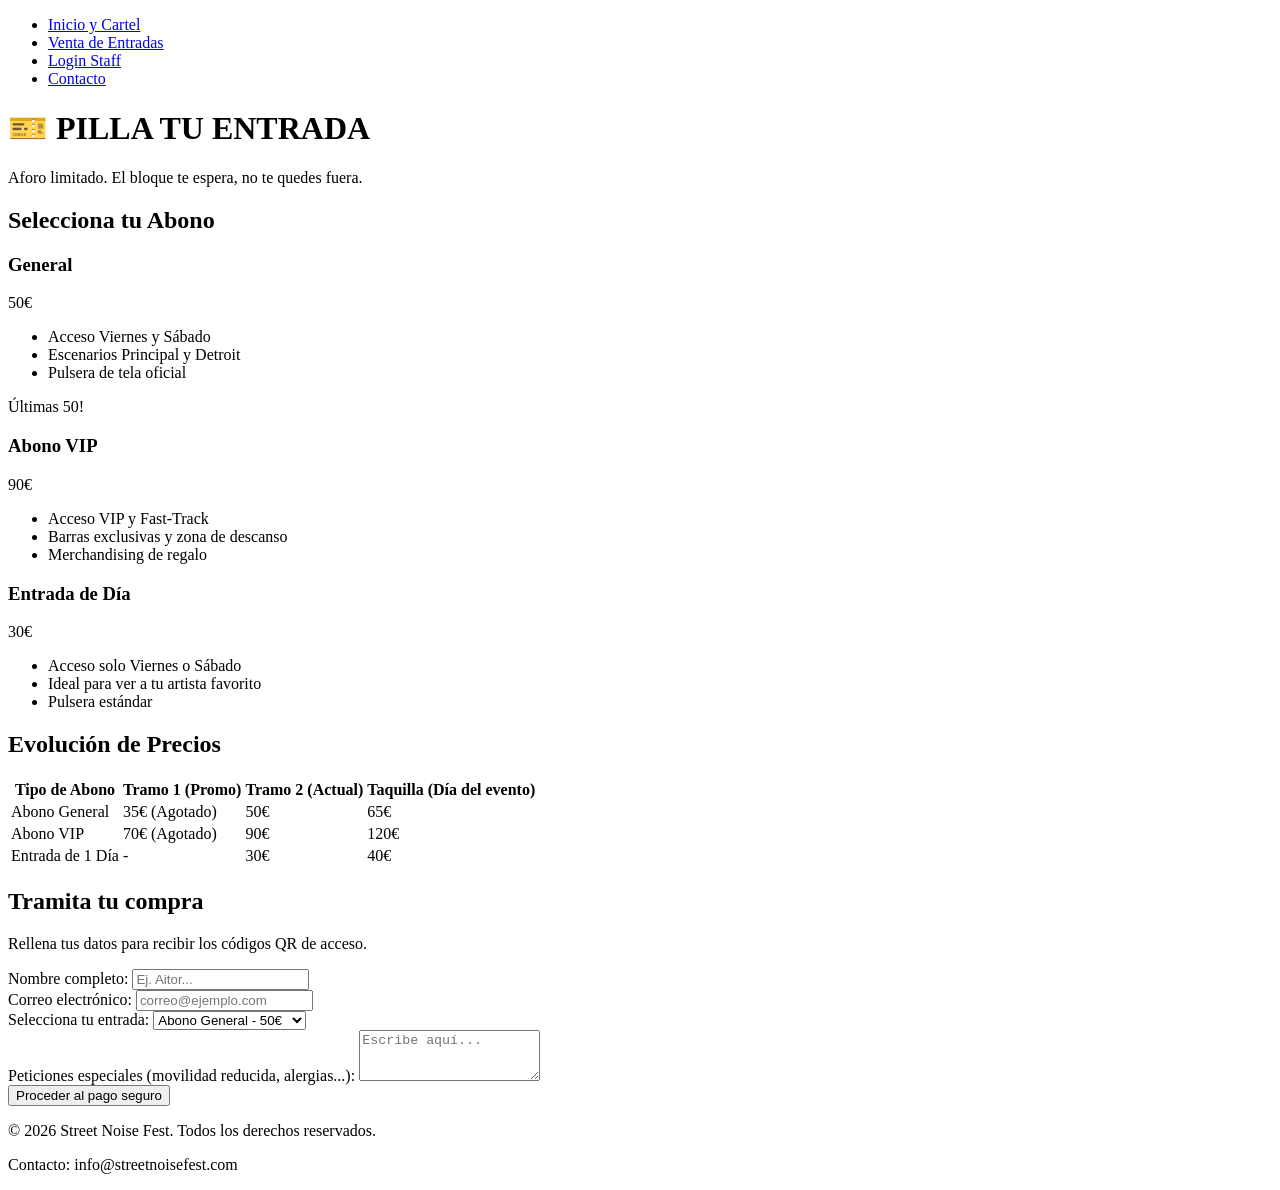
==== entradas.html @ 28e88a08 "entradas" ====
<!DOCTYPE html>
<html lang="es">
<head>
    <meta charset="UTF-8">
    <meta name="viewport" content="width=device-width, initial-scale=1.0">
    <title>Comprar Entradas | Street Noise Fest</title>
    <link rel="stylesheet" href="css/estilos.css">
</head>
<body>

    <nav>
        <ul>
            <li><a href="index.html">Inicio y Cartel</a></li>
            <li><a href="entradas.html">Venta de Entradas</a></li>
            <li><a href="login.html">Login Staff</a></li>
            <li><a href="#contacto">Contacto</a></li> 
        </ul>
    </nav>

    <header class="hero-entradas">
        <h1>🎫 PILLA TU ENTRADA</h1>
        <p>Aforo limitado. El bloque te espera, no te quedes fuera.</p>
    </header>

    <main>
        <section id="info-entradas">
            <h2>Selecciona tu Abono</h2>
            <div class="tickets-container">
                
                <article class="ticket-card">
                    <h3>General</h3>
                    <p class="precio">50€</p>
                    <ul>
                        <li>Acceso Viernes y Sábado</li>
                        <li>Escenarios Principal y Detroit</li>
                        <li>Pulsera de tela oficial</li>
                    </ul>
                </article>

                <article class="ticket-card vip">
                    <div class="etiqueta-soldout">Últimas 50!</div>
                    <h3>Abono VIP</h3>
                    <p class="precio">90€</p>
                    <ul>
                        <li>Acceso VIP y Fast-Track</li>
                        <li>Barras exclusivas y zona de descanso</li>
                        <li>Merchandising de regalo</li>
                    </ul>
                </article>

                <article class="ticket-card">
                    <h3>Entrada de Día</h3>
                    <p class="precio">30€</p>
                    <ul>
                        <li>Acceso solo Viernes o Sábado</li>
                        <li>Ideal para ver a tu artista favorito</li>
                        <li>Pulsera estándar</li>
                    </ul>
                </article>

            </div>
        </section>

        <section id="precios">
            <h2>Evolución de Precios</h2>
            <table>
                <thead>
                    <tr>
                        <th>Tipo de Abono</th>
                        <th>Tramo 1 (Promo)</th>
                        <th>Tramo 2 (Actual)</th>
                        <th>Taquilla (Día del evento)</th>
                    </tr>
                </thead>
                <tbody>
                    <tr>
                        <td>Abono General</td>
                        <td>35€ (Agotado)</td>
                        <td>50€</td>
                        <td>65€</td>
                    </tr>
                    <tr>
                        <td>Abono VIP</td>
                        <td>70€ (Agotado)</td>
                        <td>90€</td>
                        <td>120€</td>
                    </tr>
                    <tr>
                        <td>Entrada de 1 Día</td>
                        <td>-</td>
                        <td>30€</td>
                        <td>40€</td>
                    </tr>
                </tbody>
            </table>
        </section>

        <section id="compra">
            <h2>Tramita tu compra</h2>
            <p>Rellena tus datos para recibir los códigos QR de acceso.</p>
            
            <form action="#" method="POST" class="formulario-pro">
                
                <div class="form-grupo">
                    <label for="nombre_comprador">Nombre completo:</label>
                    <input type="text" id="nombre_comprador" name="nombre_comprador" placeholder="Ej. Aitor..." required>
                </div>

                <div class="form-grupo">
                    <label for="email_comprador">Correo electrónico:</label>
                    <input type="email" id="email_comprador" name="email_comprador" placeholder="correo@ejemplo.com" required>
                </div>

                <div class="form-grupo">
                    <label for="seleccion_entrada">Selecciona tu entrada:</label>
                    <select id="seleccion_entrada" name="seleccion_entrada">
                        <option value="general">Abono General - 50€</option>
                        <option value="vip">Abono VIP - 90€</option>
                        <option value="viernes">Entrada Viernes - 30€</option>
                        <option value="sabado">Entrada Sábado - 30€</option>
                    </select>
                </div>

                <div class="form-grupo">
                    <label for="comentarios">Peticiones especiales (movilidad reducida, alergias...):</label>
                    <textarea id="comentarios" name="comentarios" rows="3" placeholder="Escribe aquí..."></textarea>
                </div>

                <button type="submit" class="btn-comprar">Proceder al pago seguro</button>
                
            </form>
        </section>
    </main>

    <footer id="contacto">
        <p>&copy; 2026 Street Noise Fest. Todos los derechos reservados.</p>
        <p>Contacto: info@streetnoisefest.com</p>
    </footer>

</body>
</html>
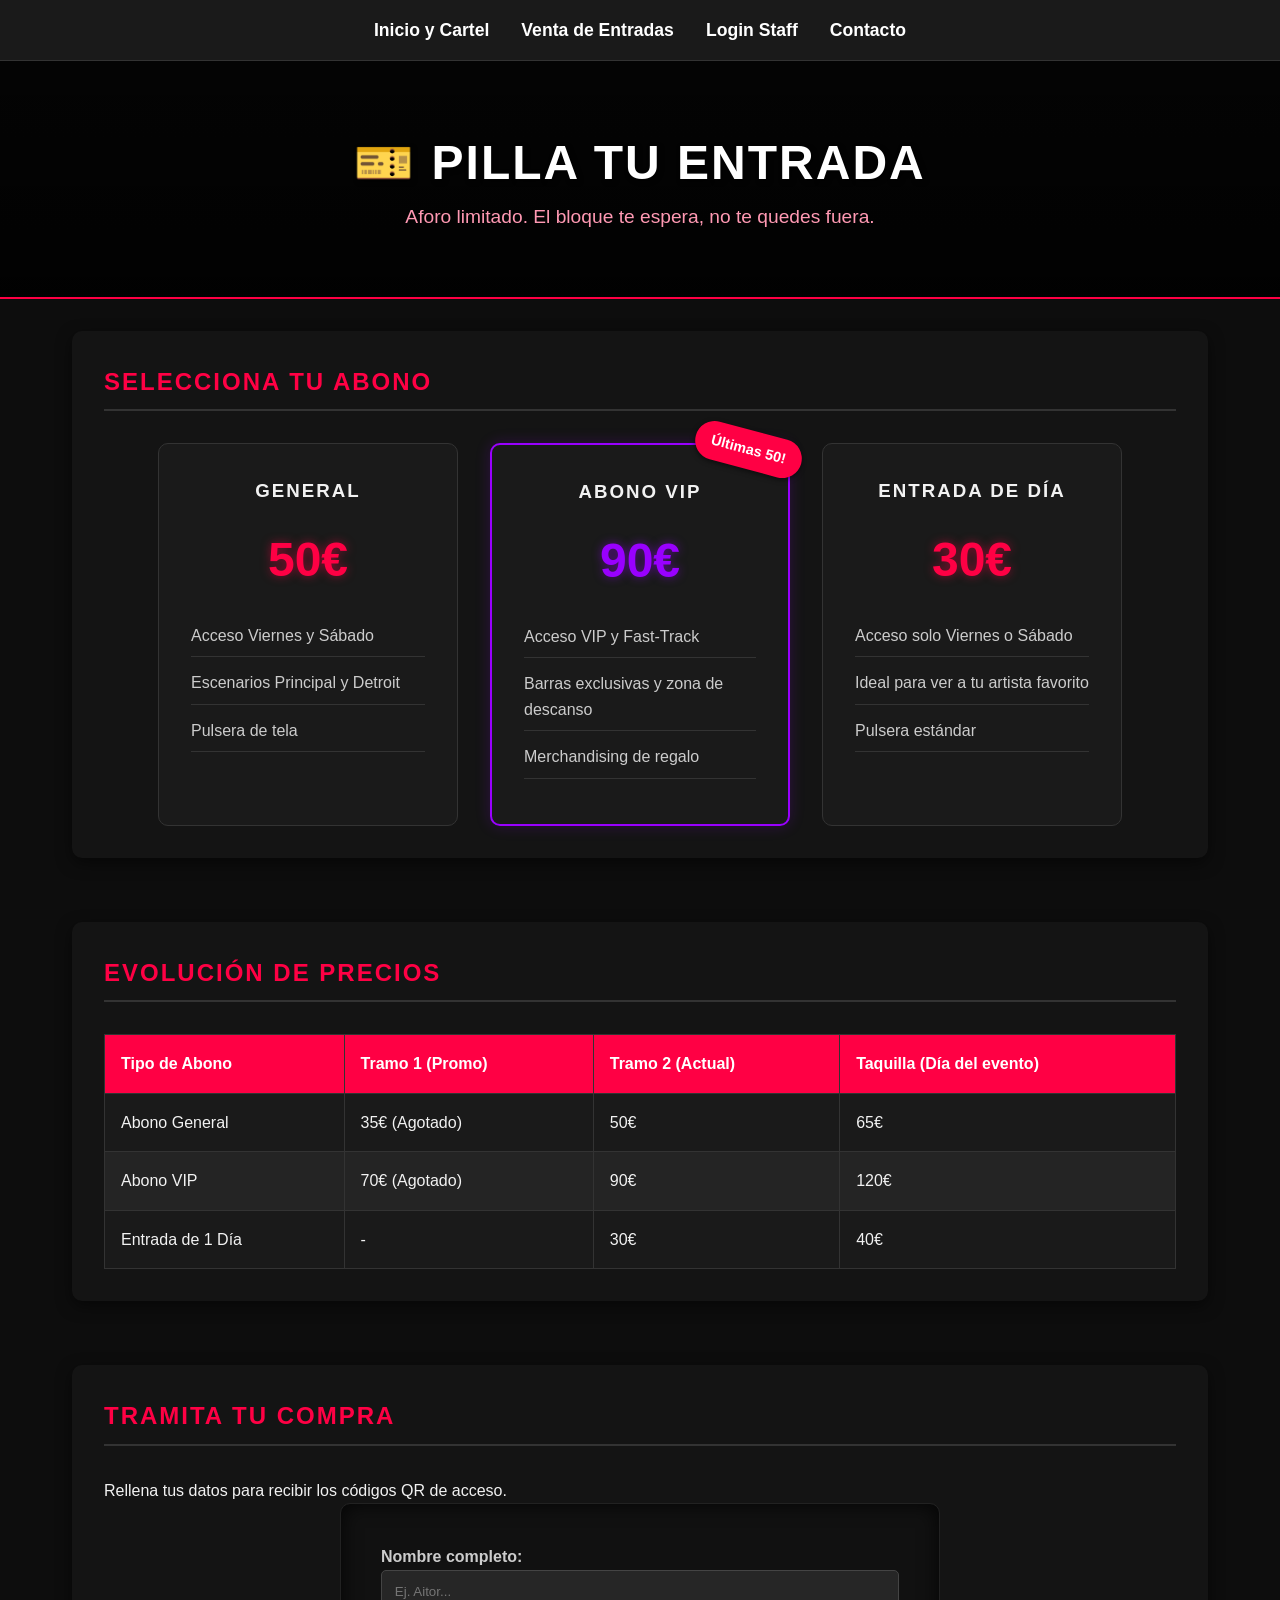
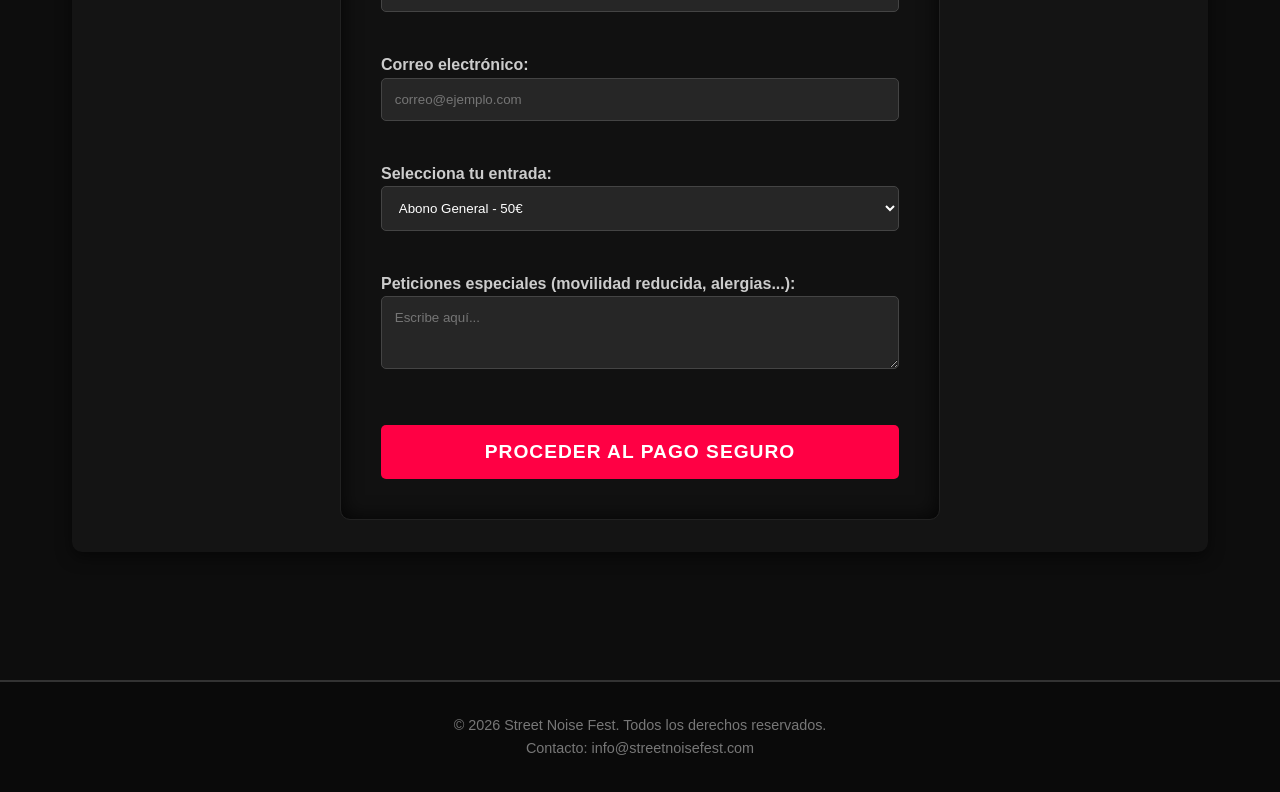
==== commit 73fff542: "cambio prueba" ====
--- a/entradas.html
+++ b/entradas.html
@@ -33,7 +33,7 @@
                     <ul>
                         <li>Acceso Viernes y Sábado</li>
                         <li>Escenarios Principal y Detroit</li>
-                        <li>Pulsera de tela oficial</li>
+                        <li>Pulsera de tela </li>
                     </ul>
                 </article>
 
--- a/css/estilos.css
+++ b/css/estilos.css
@@ -0,0 +1,351 @@
+/* Proyecto: Street Noise Fest
+  Desarrollador: Aitor Lopez Martin
+  Temática: Festival de música underground
+*/
+
+/* 1. Reset de márgenes y rellenos base */
+* {
+    margin: 0;
+    padding: 0;
+    box-sizing: border-box;
+}
+
+/* 2. Tipografías y Colores de fondo base */
+body {
+    font-family: 'Helvetica Neue', Arial, sans-serif;
+    background-color: #0d0d0d; /* Fondo muy oscuro, rollo underground */
+    color: #f2f2f2;
+    line-height: 1.6;
+}
+
+h1, h2, h3 {
+    font-family: 'Arial Black', Impact, sans-serif;
+    text-transform: uppercase;
+    letter-spacing: 2px;
+}
+
+/* --- ENCABEZADO --- */
+header {
+    background: linear-gradient(135deg, #1a0000 0%, #4d0019 100%);
+    text-align: center;
+    padding: 3rem 1rem;
+    border-bottom: 4px solid #ff0044; /* Bordes */
+}
+
+header img {
+    max-width: 150px;
+    margin-bottom: 1rem;
+    /* Sombras en la imagen para darle efecto neón */
+    filter: drop-shadow(0 0 10px #ff0044); 
+}
+
+header h1 {
+    font-size: 3rem;
+    color: #fff;
+    text-shadow: 2px 2px 5px rgba(0,0,0,0.8); /* Sombras en texto */
+}
+
+header p {
+    font-size: 1.2rem;
+    color: #ff99b3;
+}
+
+/* --- MENÚ DE NAVEGACIÓN (Uso de Flexbox) --- */
+nav {
+    background-color: #1a1a1a;
+    position: sticky;
+    top: 0;
+    z-index: 100;
+    border-bottom: 1px solid #333;
+}
+
+nav ul {
+    list-style-type: none; /* Quitamos las viñetas de la lista */
+    display: flex; /* Flexbox obligatorio */
+    justify-content: center;
+    gap: 2rem;
+    padding: 1rem;
+}
+
+nav a {
+    text-decoration: none;
+    color: #fff;
+    font-weight: bold;
+    font-size: 1.1rem;
+    transition: color 0.3s ease;
+}
+
+/* Selectores de pseudoclases y efectos hover */
+nav a:hover {
+    color: #ff0044;
+    text-shadow: 0 0 8px #ff0044;
+}
+
+/* --- SECCIONES GENERALES --- */
+main {
+    max-width: 1200px;
+    margin: 0 auto; /* Márgenes */
+    padding: 2rem; /* Rellenos */
+}
+
+section {
+    margin-bottom: 4rem;
+    padding: 2rem;
+    background-color: #141414;
+    border-radius: 10px;
+    box-shadow: 0 5px 15px rgba(0,0,0,0.5); /* Sombras */
+}
+
+section h2 {
+    color: #ff0044;
+    border-bottom: 2px solid #333;
+    padding-bottom: 0.5rem;
+    margin-bottom: 2rem;
+}
+
+/* --- ASIDE --- */
+aside {
+    background-color: #ff0044;
+    color: white;
+    padding: 1.5rem;
+    border-radius: 8px;
+    margin-top: 2rem;
+    text-align: center;
+}
+
+aside h3 {
+    margin-bottom: 0.5rem;
+}
+
+/* --- CARTEL DE ARTISTAS (Uso de CSS Grid) --- */
+#cartel {
+    display: grid; /* CSS Grid obligatorio */
+    grid-template-columns: repeat(auto-fit, minmax(300px, 1fr));
+    gap: 2rem;
+}
+
+#cartel article {
+    background-color: #1f1f1f;
+    padding: 1.5rem;
+    border-radius: 8px;
+    border: 1px solid #333; /* Bordes */
+    text-align: center;
+    transition: transform 0.3s ease, box-shadow 0.3s ease;
+}
+
+#cartel article:hover {
+    transform: translateY(-10px);
+    box-shadow: 0 10px 20px rgba(255, 0, 68, 0.2); /* Efecto hover con sombra */
+}
+
+#cartel article img {
+    width: 100%;
+    height: 250px;
+    object-fit: cover;
+    border-radius: 5px;
+    margin-bottom: 1rem;
+}
+
+#cartel article h3 {
+    color: #fff;
+    margin-bottom: 0.5rem;
+}
+
+/* --- TABLA OBLIGATORIA --- */
+table {
+    width: 100%;
+    border-collapse: collapse;
+    margin-top: 1rem;
+    background-color: #1a1a1a;
+}
+
+table th, table td {
+    padding: 1rem;
+    text-align: left;
+    border: 1px solid #333; /* Bordes de tabla */
+}
+
+table th {
+    background-color: #ff0044;
+    color: white;
+}
+
+/* Pseudoclase nth-child para colores alternos en las filas */
+table tr:nth-child(even) {
+    background-color: #242424;
+}
+
+table tr:hover {
+    background-color: #33141c; /* Hover en tabla */
+}
+
+/* --- FORMULARIO --- */
+form {
+    display: flex;
+    flex-direction: column;
+    gap: 1rem;
+    max-width: 600px;
+    margin: 0 auto;
+}
+
+label {
+    font-weight: bold;
+    color: #ccc;
+}
+
+input, select, textarea {
+    padding: 0.8rem;
+    background-color: #262626;
+    border: 1px solid #444;
+    color: #fff;
+    border-radius: 5px;
+    font-family: inherit;
+}
+
+input:focus, select:focus, textarea:focus {
+    outline: none;
+    border-color: #ff0044;
+    box-shadow: 0 0 5px #ff0044; /* Sombra al hacer clic en el input */
+}
+
+button {
+    background-color: #ff0044;
+    color: white;
+    padding: 1rem;
+    border: none;
+    border-radius: 5px;
+    font-size: 1.1rem;
+    font-weight: bold;
+    cursor: pointer;
+    text-transform: uppercase;
+    transition: background-color 0.3s;
+}
+
+button:hover {
+    background-color: #cc0036;
+}
+
+/* --- FOOTER --- */
+footer {
+    background-color: #0a0a0a;
+    text-align: center;
+    padding: 2rem;
+    border-top: 2px solid #333;
+    margin-top: 2rem;
+}
+
+footer p {
+    color: #777;
+    font-size: 0.9rem;
+}
+
+/* =========================================
+   ESTILOS EXTRA PARA LA PÁGINA DE ENTRADAS
+   ========================================= */
+
+/* Cabecera específica para la página de entradas */
+.hero-entradas {
+    background: linear-gradient(rgba(0, 0, 0, 0.7), rgba(0, 0, 0, 0.9)), url('../img/gloosito.jpg') center/cover;
+    padding: 4rem 1rem;
+    border-bottom: 2px solid #ff0044;
+}
+
+/* Contenedor de las tarjetas de abonos (Flexbox) */
+.tickets-container {
+    display: flex;
+    flex-wrap: wrap;
+    gap: 2rem;
+    justify-content: center;
+    margin-top: 1.5rem;
+}
+
+/* Tarjeta individual */
+.ticket-card {
+    background-color: #1a1a1a;
+    border: 1px solid #333;
+    border-radius: 10px;
+    padding: 2rem;
+    width: 300px;
+    text-align: center;
+    position: relative;
+    transition: all 0.3s ease;
+}
+
+.ticket-card:hover {
+    transform: translateY(-10px);
+    box-shadow: 0 0 20px rgba(255, 0, 68, 0.4);
+    border-color: #ff0044;
+}
+
+.ticket-card .precio {
+    font-size: 3rem;
+    font-weight: bold;
+    color: #ff0044;
+    margin: 1rem 0;
+    text-shadow: 0 0 10px rgba(255, 0, 68, 0.5);
+}
+
+.ticket-card ul {
+    list-style: none;
+    text-align: left;
+    margin-top: 1.5rem;
+    color: #ccc;
+}
+
+.ticket-card ul li {
+    margin-bottom: 0.8rem;
+    border-bottom: 1px solid #333;
+    padding-bottom: 0.5rem;
+}
+
+/* Destacar la tarjeta VIP */
+.ticket-card.vip {
+    border: 2px solid #9900ff;
+    box-shadow: 0 0 15px rgba(153, 0, 255, 0.2);
+}
+
+.ticket-card.vip:hover {
+    box-shadow: 0 0 25px rgba(153, 0, 255, 0.5);
+    border-color: #9900ff;
+}
+
+.ticket-card.vip .precio {
+    color: #9900ff;
+    text-shadow: 0 0 10px rgba(153, 0, 255, 0.5);
+}
+
+.etiqueta-soldout {
+    position: absolute;
+    top: -15px;
+    right: -15px;
+    background-color: #ff0044;
+    color: white;
+    padding: 0.5rem 1rem;
+    border-radius: 20px;
+    font-weight: bold;
+    font-size: 0.9rem;
+    transform: rotate(15deg);
+    box-shadow: 0 2px 5px rgba(0,0,0,0.5);
+}
+
+/* Mejoras visuales para el formulario */
+.formulario-pro {
+    background-color: #111;
+    padding: 2.5rem;
+    border-radius: 10px;
+    border: 1px solid #222;
+    box-shadow: inset 0 0 20px rgba(0,0,0,0.8);
+}
+
+.form-grupo {
+    display: flex;
+    flex-direction: column;
+    margin-bottom: 1.5rem;
+}
+
+.btn-comprar {
+    width: 100%;
+    margin-top: 1rem;
+    font-size: 1.2rem;
+    letter-spacing: 1px;
+}
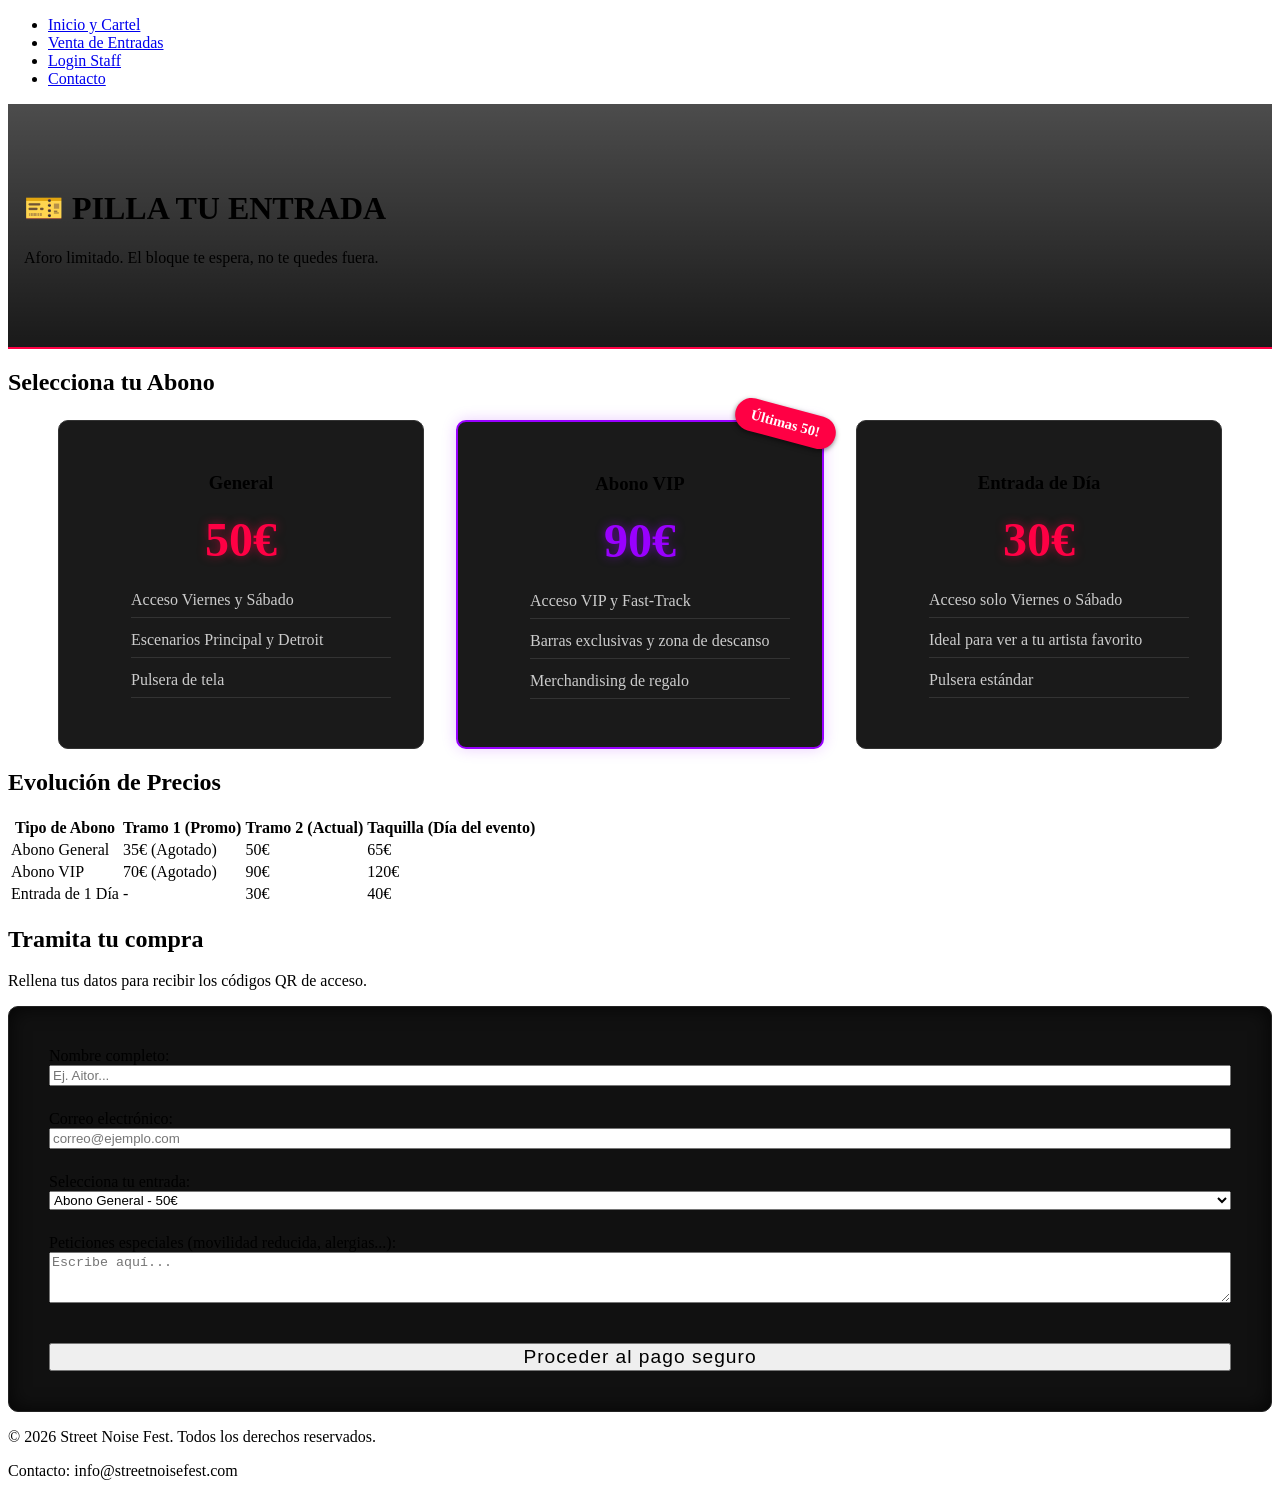
==== commit 3ed13cdd: "nuevo" ====
--- a/entradas.html
+++ b/entradas.html
@@ -4,7 +4,7 @@
     <meta charset="UTF-8">
     <meta name="viewport" content="width=device-width, initial-scale=1.0">
     <title>Comprar Entradas | Street Noise Fest</title>
-    <link rel="stylesheet" href="css/estilos.css">
+    <link rel="stylesheet" href="css/estilo-entradas.css">
 </head>
 <body>
 
@@ -33,7 +33,7 @@
                     <ul>
                         <li>Acceso Viernes y Sábado</li>
                         <li>Escenarios Principal y Detroit</li>
-                        <li>Pulsera de tela </li>
+                        <li>Pulsera de tela  </li>
                     </ul>
                 </article>
 
--- a/css/estilo-entradas.css
+++ b/css/estilo-entradas.css
@@ -0,0 +1,106 @@
+/* Cabecera específica para la página de entradas */
+.hero-entradas {
+    background: linear-gradient(rgba(0, 0, 0, 0.7), rgba(0, 0, 0, 0.9)), url('../img/gloosito.jpg') center/cover;
+    padding: 4rem 1rem;
+    border-bottom: 2px solid #ff0044;
+}
+
+/* Contenedor de las tarjetas de abonos (Flexbox) */
+.tickets-container {
+    display: flex;
+    flex-wrap: wrap;
+    gap: 2rem;
+    justify-content: center;
+    margin-top: 1.5rem;
+}
+
+/* Tarjeta individual */
+.ticket-card {
+    background-color: #1a1a1a;
+    border: 1px solid #333;
+    border-radius: 10px;
+    padding: 2rem;
+    width: 300px;
+    text-align: center;
+    position: relative;
+    transition: all 0.3s ease;
+}
+
+.ticket-card:hover {
+    transform: translateY(-10px);
+    box-shadow: 0 0 20px rgba(255, 0, 68, 0.4);
+    border-color: #ff0044;
+}
+
+.ticket-card .precio {
+    font-size: 3rem;
+    font-weight: bold;
+    color: #ff0044;
+    margin: 1rem 0;
+    text-shadow: 0 0 10px rgba(255, 0, 68, 0.5);
+}
+
+.ticket-card ul {
+    list-style: none;
+    text-align: left;
+    margin-top: 1.5rem;
+    color: #ccc;
+}
+
+.ticket-card ul li {
+    margin-bottom: 0.8rem;
+    border-bottom: 1px solid #333;
+    padding-bottom: 0.5rem;
+}
+
+/* Destacar la tarjeta VIP */
+.ticket-card.vip {
+    border: 2px solid #9900ff;
+    box-shadow: 0 0 15px rgba(153, 0, 255, 0.2);
+}
+
+.ticket-card.vip:hover {
+    box-shadow: 0 0 25px rgba(153, 0, 255, 0.5);
+    border-color: #9900ff;
+}
+
+.ticket-card.vip .precio {
+    color: #9900ff;
+    text-shadow: 0 0 10px rgba(153, 0, 255, 0.5);
+}
+
+.etiqueta-soldout {
+    position: absolute;
+    top: -15px;
+    right: -15px;
+    background-color: #ff0044;
+    color: white;
+    padding: 0.5rem 1rem;
+    border-radius: 20px;
+    font-weight: bold;
+    font-size: 0.9rem;
+    transform: rotate(15deg);
+    box-shadow: 0 2px 5px rgba(0,0,0,0.5);
+}
+
+/* Mejoras visuales para el formulario */
+.formulario-pro {
+    background-color: #111;
+    padding: 2.5rem;
+    border-radius: 10px;
+    border: 1px solid #222;
+    box-shadow: inset 0 0 20px rgba(0,0,0,0.8);
+}
+
+.form-grupo {
+    display: flex;
+    flex-direction: column;
+    margin-bottom: 1.5rem;
+}
+
+.btn-comprar {
+    width: 100%;
+    margin-top: 1rem;
+    font-size: 1.2rem;
+    letter-spacing: 1px;
+}
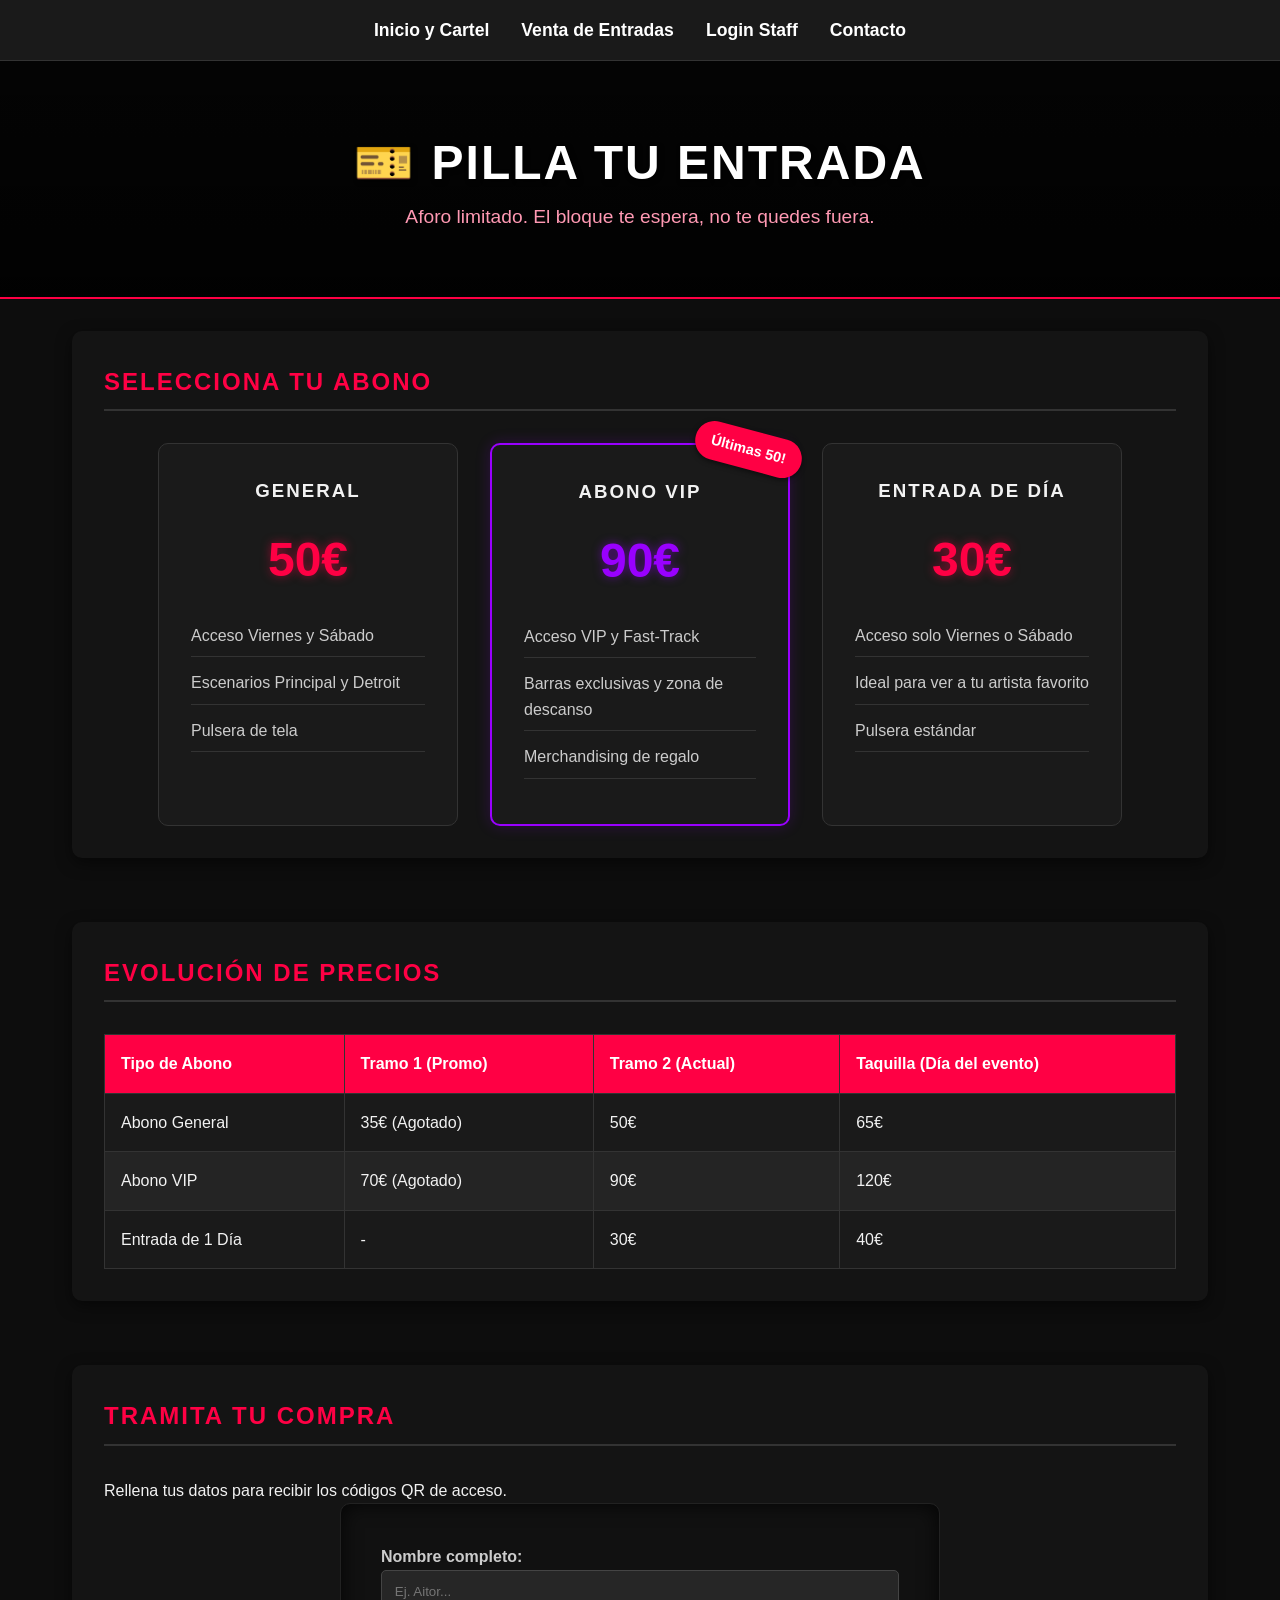
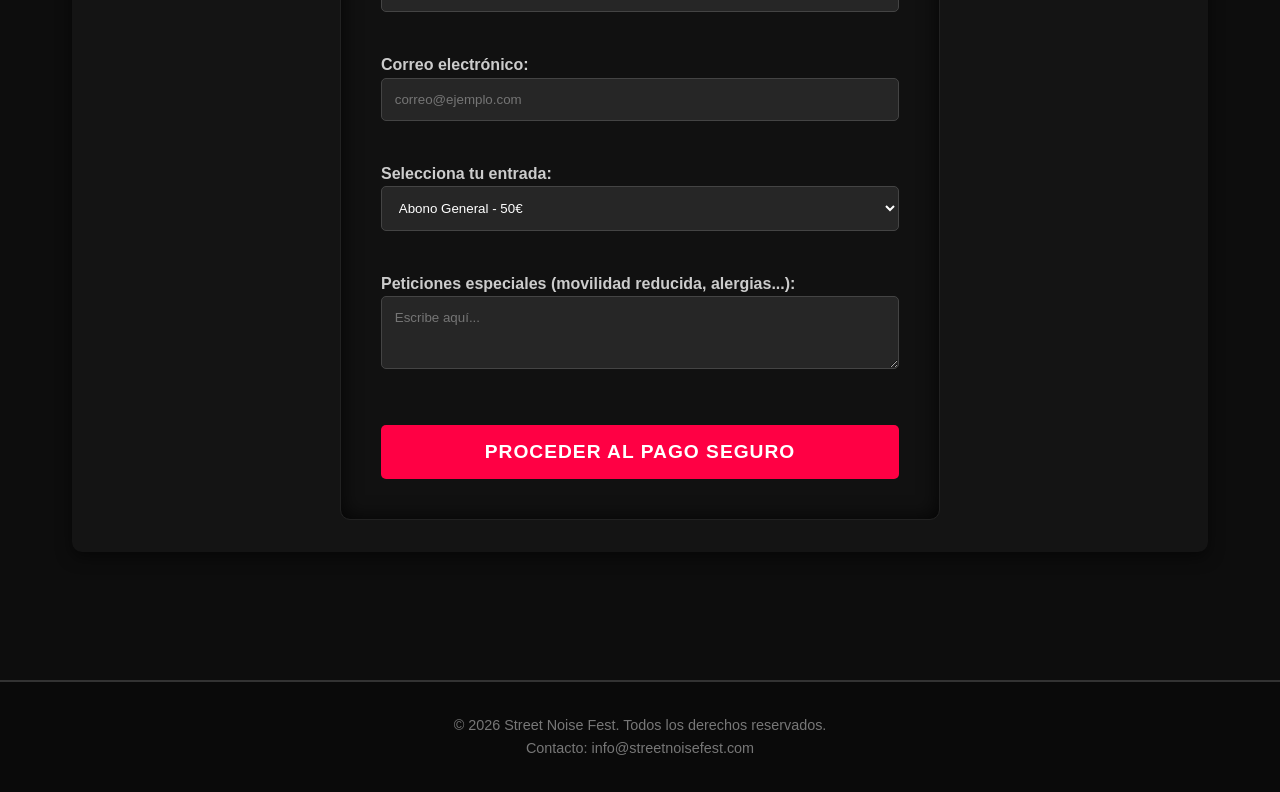
==== commit 4ac9f2bf: "cambio archivos" ====
--- a/entradas.html
+++ b/entradas.html
@@ -4,13 +4,13 @@
     <meta charset="UTF-8">
     <meta name="viewport" content="width=device-width, initial-scale=1.0">
     <title>Comprar Entradas | Street Noise Fest</title>
-    <link rel="stylesheet" href="css/estilo-entradas.css">
+    <link rel="stylesheet" href="css/estilo-pagina_principal_Y_entradas.css">
 </head>
 <body>
 
     <nav>
         <ul>
-            <li><a href="index.html">Inicio y Cartel</a></li>
+            <li><a href="pagina_principal.html">Inicio y Cartel</a></li>
             <li><a href="entradas.html">Venta de Entradas</a></li>
             <li><a href="login.html">Login Staff</a></li>
             <li><a href="#contacto">Contacto</a></li> 
--- a/css/estilo-pagina_principal_Y_entradas.css
+++ b/css/estilo-pagina_principal_Y_entradas.css
@@ -0,0 +1,348 @@
+/* Proyecto: Street Noise Fest
+  Desarrollador: Aitor Lopez Martin
+  Temática: Festival de música underground
+*/
+
+/* 1. Reset de márgenes y rellenos base */
+* {
+    margin: 0;
+    padding: 0;
+    box-sizing: border-box;
+}
+
+/* 2. Tipografías y Colores de fondo base */
+body {
+    font-family: 'Helvetica Neue', Arial, sans-serif;
+    background-color: #0d0d0d; /* Fondo muy oscuro, rollo underground */
+    color: #f2f2f2;
+    line-height: 1.6;
+}
+
+h1, h2, h3 {
+    font-family: 'Arial Black', Impact, sans-serif;
+    text-transform: uppercase;
+    letter-spacing: 2px;
+}
+
+/* --- ENCABEZADO --- */
+header {
+    background: linear-gradient(135deg, #1a0000 0%, #4d0019 100%);
+    text-align: center;
+    padding: 3rem 1rem;
+    border-bottom: 4px solid #ff0044; /* Bordes */
+}
+
+header img {
+    max-width: 150px;
+    margin-bottom: 1rem;
+    /* Sombras en la imagen para darle efecto neón */
+    filter: drop-shadow(0 0 10px #ff0044); 
+}
+
+header h1 {
+    font-size: 3rem;
+    color: #fff;
+    text-shadow: 2px 2px 5px rgba(0,0,0,0.8); /* Sombras en texto */
+}
+
+header p {
+    font-size: 1.2rem;
+    color: #ff99b3;
+}
+
+/* --- MENÚ DE NAVEGACIÓN (Uso de Flexbox) --- */
+nav {
+    background-color: #1a1a1a;
+    position: sticky;
+    top: 0;
+    z-index: 100;
+    border-bottom: 1px solid #333;
+}
+
+nav ul {
+    list-style-type: none; /* Quitamos las viñetas de la lista */
+    display: flex; /* Flexbox obligatorio */
+    justify-content: center;
+    gap: 2rem;
+    padding: 1rem;
+}
+
+nav a {
+    text-decoration: none;
+    color: #fff;
+    font-weight: bold;
+    font-size: 1.1rem;
+    transition: color 0.3s ease;
+}
+
+/* Selectores de pseudoclases y efectos hover */
+nav a:hover {
+    color: #ff0044;
+    text-shadow: 0 0 8px #ff0044;
+}
+
+/* --- SECCIONES GENERALES --- */
+main {
+    max-width: 1200px;
+    margin: 0 auto; /* Márgenes */
+    padding: 2rem; /* Rellenos */
+}
+
+section {
+    margin-bottom: 4rem;
+    padding: 2rem;
+    background-color: #141414;
+    border-radius: 10px;
+    box-shadow: 0 5px 15px rgba(0,0,0,0.5); /* Sombras */
+}
+
+section h2 {
+    color: #ff0044;
+    border-bottom: 2px solid #333;
+    padding-bottom: 0.5rem;
+    margin-bottom: 2rem;
+}
+
+/* --- ASIDE --- */
+aside {
+    background-color: #ff0044;
+    color: white;
+    padding: 1.5rem;
+    border-radius: 8px;
+    margin-top: 2rem;
+    text-align: center;
+}
+
+aside h3 {
+    margin-bottom: 0.5rem;
+}
+
+/* --- CARTEL DE ARTISTAS (Uso de CSS Grid) --- */
+#cartel {
+    display: grid; /* CSS Grid obligatorio */
+    grid-template-columns: repeat(auto-fit, minmax(300px, 1fr));
+    gap: 2rem;
+}
+
+#cartel article {
+    background-color: #1f1f1f;
+    padding: 1.5rem;
+    border-radius: 8px;
+    border: 1px solid #333; /* Bordes */
+    text-align: center;
+    transition: transform 0.3s ease, box-shadow 0.3s ease;
+}
+
+#cartel article:hover {
+    transform: translateY(-10px);
+    box-shadow: 0 10px 20px rgba(255, 0, 68, 0.2); /* Efecto hover con sombra */
+}
+
+#cartel article img {
+    width: 100%;
+    height: 250px;
+    object-fit: cover;
+    border-radius: 5px;
+    margin-bottom: 1rem;
+}
+
+#cartel article h3 {
+    color: #fff;
+    margin-bottom: 0.5rem;
+}
+
+/* --- TABLA OBLIGATORIA --- */
+table {
+    width: 100%;
+    border-collapse: collapse;
+    margin-top: 1rem;
+    background-color: #1a1a1a;
+}
+
+table th, table td {
+    padding: 1rem;
+    text-align: left;
+    border: 1px solid #333; /* Bordes de tabla */
+}
+
+table th {
+    background-color: #ff0044;
+    color: white;
+}
+
+/* Pseudoclase nth-child para colores alternos en las filas */
+table tr:nth-child(even) {
+    background-color: #242424;
+}
+
+table tr:hover {
+    background-color: #33141c; /* Hover en tabla */
+}
+
+/* --- FORMULARIO --- */
+form {
+    display: flex;
+    flex-direction: column;
+    gap: 1rem;
+    max-width: 600px;
+    margin: 0 auto;
+}
+
+label {
+    font-weight: bold;
+    color: #ccc;
+}
+
+input, select, textarea {
+    padding: 0.8rem;
+    background-color: #262626;
+    border: 1px solid #444;
+    color: #fff;
+    border-radius: 5px;
+    font-family: inherit;
+}
+
+input:focus, select:focus, textarea:focus {
+    outline: none;
+    border-color: #ff0044;
+    box-shadow: 0 0 5px #ff0044; /* Sombra al hacer clic en el input */
+}
+
+button {
+    background-color: #ff0044;
+    color: white;
+    padding: 1rem;
+    border: none;
+    border-radius: 5px;
+    font-size: 1.1rem;
+    font-weight: bold;
+    cursor: pointer;
+    text-transform: uppercase;
+    transition: background-color 0.3s;
+}
+
+button:hover {
+    background-color: #cc0036;
+}
+
+/* --- FOOTER --- */
+footer {
+    background-color: #0a0a0a;
+    text-align: center;
+    padding: 2rem;
+    border-top: 2px solid #333;
+    margin-top: 2rem;
+}
+
+footer p {
+    color: #777;
+    font-size: 0.9rem;
+}
+
+/*ENTRADAS*/
+/* Cabecera específica para la página de entradas */
+.hero-entradas {
+    background: linear-gradient(rgba(0, 0, 0, 0.7), rgba(0, 0, 0, 0.9)), url('../img/gloosito.jpg') center/cover;
+    padding: 4rem 1rem;
+    border-bottom: 2px solid #ff0044;
+}
+
+/* Contenedor de las tarjetas de abonos (Flexbox) */
+.tickets-container {
+    display: flex;
+    flex-wrap: wrap;
+    gap: 2rem;
+    justify-content: center;
+    margin-top: 1.5rem;
+}
+
+/* Tarjeta individual */
+.ticket-card {
+    background-color: #1a1a1a;
+    border: 1px solid #333;
+    border-radius: 10px;
+    padding: 2rem;
+    width: 300px;
+    text-align: center;
+    position: relative;
+    transition: all 0.3s ease;
+}
+
+.ticket-card:hover {
+    transform: translateY(-10px);
+    box-shadow: 0 0 20px rgba(255, 0, 68, 0.4);
+    border-color: #ff0044;
+}
+
+.ticket-card .precio {
+    font-size: 3rem;
+    font-weight: bold;
+    color: #ff0044;
+    margin: 1rem 0;
+    text-shadow: 0 0 10px rgba(255, 0, 68, 0.5);
+}
+
+.ticket-card ul {
+    list-style: none;
+    text-align: left;
+    margin-top: 1.5rem;
+    color: #ccc;
+}
+
+.ticket-card ul li {
+    margin-bottom: 0.8rem;
+    border-bottom: 1px solid #333;
+    padding-bottom: 0.5rem;
+}
+
+/* Destacar la tarjeta VIP */
+.ticket-card.vip {
+    border: 2px solid #9900ff;
+    box-shadow: 0 0 15px rgba(153, 0, 255, 0.2);
+}
+
+.ticket-card.vip:hover {
+    box-shadow: 0 0 25px rgba(153, 0, 255, 0.5);
+    border-color: #9900ff;
+}
+
+.ticket-card.vip .precio {
+    color: #9900ff;
+    text-shadow: 0 0 10px rgba(153, 0, 255, 0.5);
+}
+
+.etiqueta-soldout {
+    position: absolute;
+    top: -15px;
+    right: -15px;
+    background-color: #ff0044;
+    color: white;
+    padding: 0.5rem 1rem;
+    border-radius: 20px;
+    font-weight: bold;
+    font-size: 0.9rem;
+    transform: rotate(15deg);
+    box-shadow: 0 2px 5px rgba(0,0,0,0.5);
+}
+
+/* Mejoras visuales para el formulario */
+.formulario-pro {
+    background-color: #111;
+    padding: 2.5rem;
+    border-radius: 10px;
+    border: 1px solid #222;
+    box-shadow: inset 0 0 20px rgba(0,0,0,0.8);
+}
+
+.form-grupo {
+    display: flex;
+    flex-direction: column;
+    margin-bottom: 1.5rem;
+}
+
+.btn-comprar {
+    width: 100%;
+    margin-top: 1rem;
+    font-size: 1.2rem;
+    letter-spacing: 1px;
+}
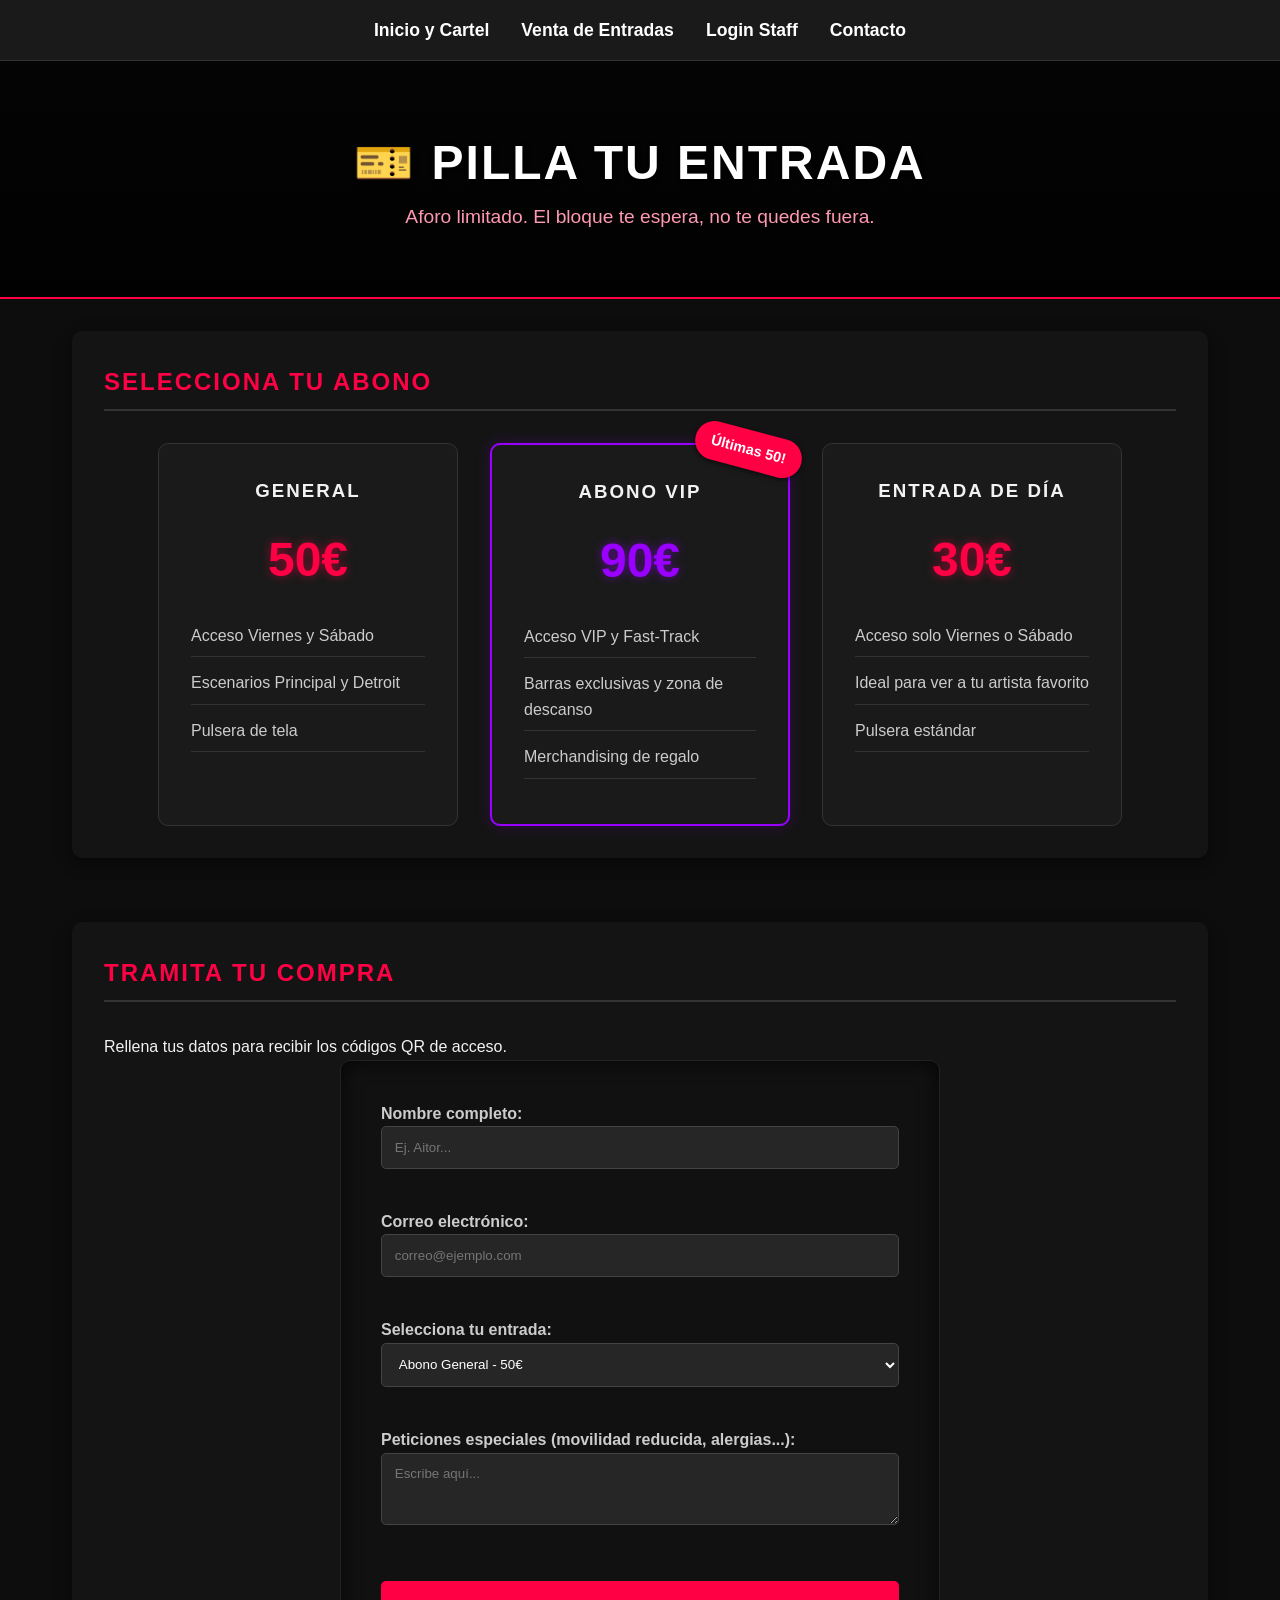
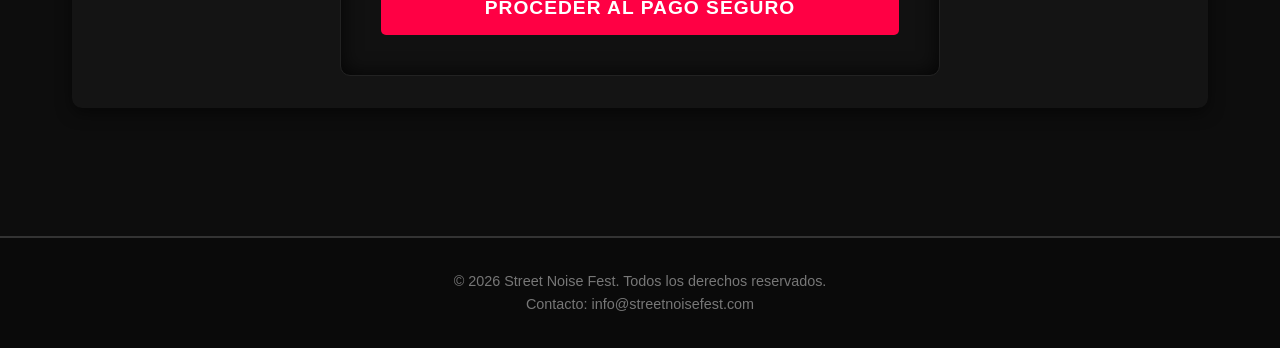
==== commit c6d899e0: "ajustar horarios e informacion de entradas" ====
--- a/entradas.html
+++ b/entradas.html
@@ -61,40 +61,6 @@
             </div>
         </section>
 
-        <section id="precios">
-            <h2>Evolución de Precios</h2>
-            <table>
-                <thead>
-                    <tr>
-                        <th>Tipo de Abono</th>
-                        <th>Tramo 1 (Promo)</th>
-                        <th>Tramo 2 (Actual)</th>
-                        <th>Taquilla (Día del evento)</th>
-                    </tr>
-                </thead>
-                <tbody>
-                    <tr>
-                        <td>Abono General</td>
-                        <td>35€ (Agotado)</td>
-                        <td>50€</td>
-                        <td>65€</td>
-                    </tr>
-                    <tr>
-                        <td>Abono VIP</td>
-                        <td>70€ (Agotado)</td>
-                        <td>90€</td>
-                        <td>120€</td>
-                    </tr>
-                    <tr>
-                        <td>Entrada de 1 Día</td>
-                        <td>-</td>
-                        <td>30€</td>
-                        <td>40€</td>
-                    </tr>
-                </tbody>
-            </table>
-        </section>
-
         <section id="compra">
             <h2>Tramita tu compra</h2>
             <p>Rellena tus datos para recibir los códigos QR de acceso.</p>
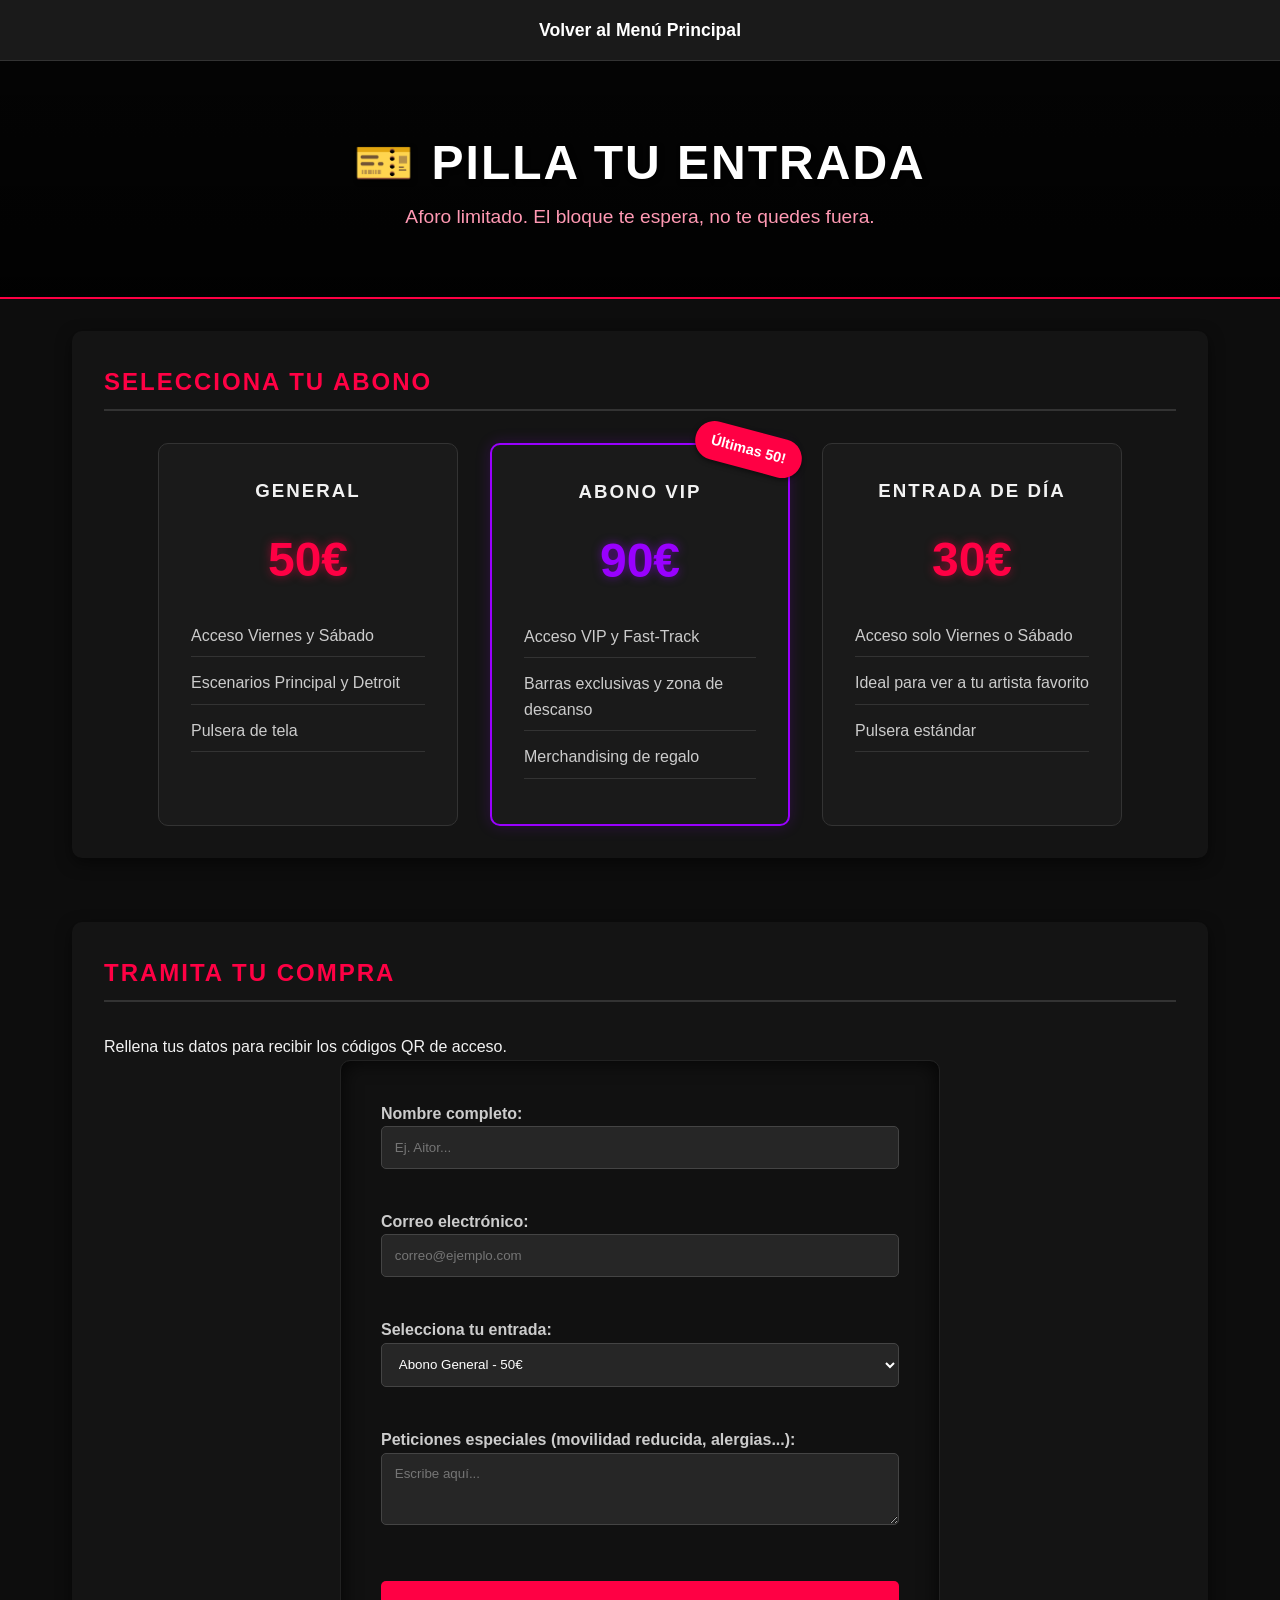
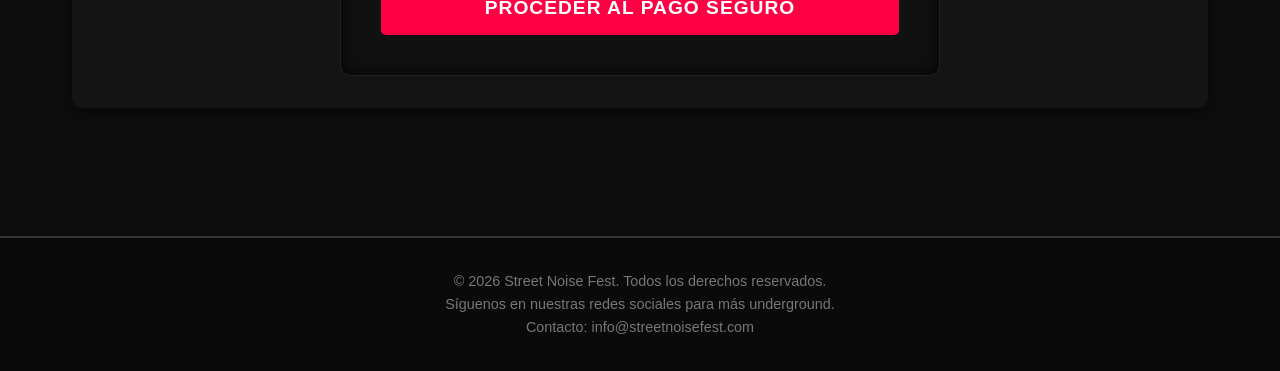
==== commit aeb098e1: "redireccionar enlaces a sus secciones" ====
--- a/entradas.html
+++ b/entradas.html
@@ -10,10 +10,7 @@
 
     <nav>
         <ul>
-            <li><a href="pagina_principal.html">Inicio y Cartel</a></li>
-            <li><a href="entradas.html">Venta de Entradas</a></li>
-            <li><a href="login.html">Login Staff</a></li>
-            <li><a href="#contacto">Contacto</a></li> 
+            <li><a href="pagina_principal.html">Volver al Menú Principal</a></li>
         </ul>
     </nav>
 
@@ -98,8 +95,9 @@
         </section>
     </main>
 
-    <footer id="contacto">
+    <footer>
         <p>&copy; 2026 Street Noise Fest. Todos los derechos reservados.</p>
+        <p>Síguenos en nuestras redes sociales para más underground.</p>
         <p>Contacto: info@streetnoisefest.com</p>
     </footer>
 
